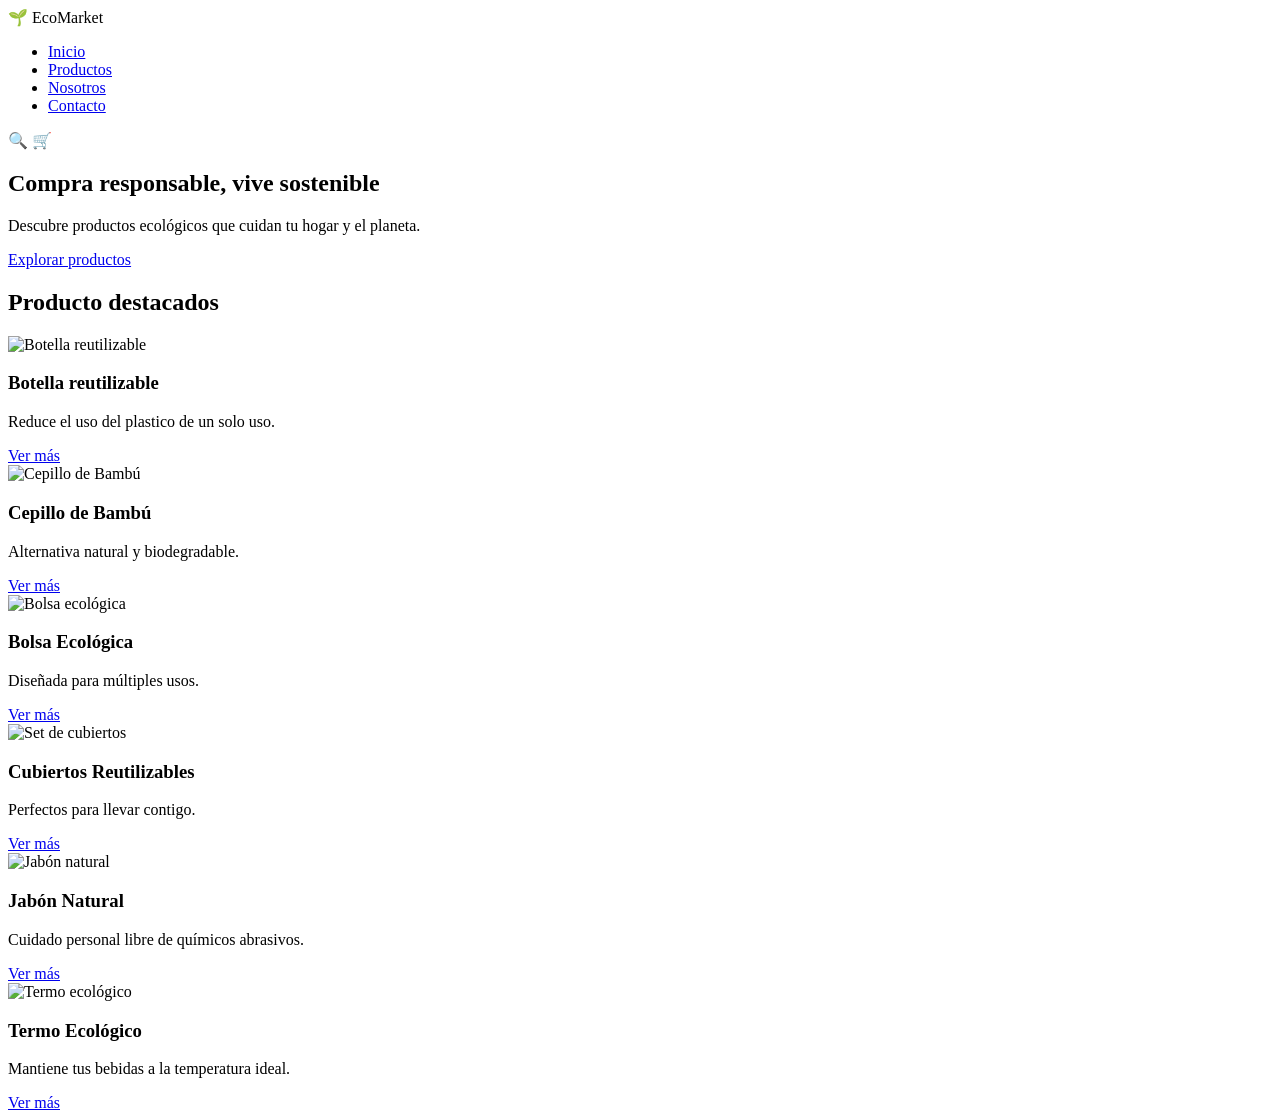
==== index.html @ fba781d1 "feat: :construction_worker: Creacion de la pagina index Se agrego la nav, hero  y productos destacad" ====
<!DOCTYPE html>
<html lang="en">

<head>
    <meta charset="UTF-8">
    <meta name="viewport" content="width=device-width, initial-scale=1.0">
    <link rel="stylesheet" href="css/main.css">
    <title>EcoMarket</title>
</head>

<body>
    <header class="header">
        <div class="logo">🌱 EcoMarket</div>

        <nav>

            <ul class="nav-links">
                <li><a href="index.html">Inicio</a></li>
                <li><a href="views/productos.html">Productos</a></li>
                <li><a href="views/sobre-nosotros.html">Nosotros</a></li>
                <li><a href="views/contacto.html">Contacto</a></li>
            </ul>

        </nav>

        <div class="header-icons">

            <span>🔍</span>
            <span>🛒</span>

        </div>
    </header>

    <section class="hero">

        <div class="hero-content">

            <h1>Compra responsable, vive sostenible</h1>
            <p>Descubre productos ecológicos que cuidan tu hogar y el planeta.</p>
            <a href="views/productos.html" class="btn">Explorar productos</a>

        </div>

    </section>

    <section class="featured-products">

        <h2>Producto destacados</h2>

        <div class="products-grid">

            <article class="product-card">

                <img src="#1" alt="Botella reutilizable">
                <h3>Botella reutilizable</h3>
                <p>Reduce el uso del plastico de un solo uso.</p>
                <a href="#" class="btn-card">Ver más</a>

            </article>

            <article class="product-card">

                <img src="#2" alt="Cepillo de Bambú">
                <h3>Cepillo de Bambú</h3>
                <p>Alternativa natural y biodegradable.</p>
                <a href="#" class="btn-card">Ver más</a>

            </article>

            <article class="product-card">
                <img src="#3" alt="Bolsa ecológica">
                <h3>Bolsa Ecológica</h3>
                <p>Diseñada para múltiples usos.</p>
                <a href="#" class="btn-card">Ver más</a>
            </article>

            <article class="product-card">
                <img src="#4" alt="Set de cubiertos">
                <h3>Cubiertos Reutilizables</h3>
                <p>Perfectos para llevar contigo.</p>
                <a href="#" class="btn-card">Ver más</a>
            </article>

            <article class="product-card">
                <img src="#5" alt="Jabón natural">
                <h3>Jabón Natural</h3>
                <p>Cuidado personal libre de químicos abrasivos.</p>
                <a href="#" class="btn-card">Ver más</a>
            </article>

            <article class="product-card">
                <img src="#6" alt="Termo ecológico">
                <h3>Termo Ecológico</h3>
                <p>Mantiene tus bebidas a la temperatura ideal.</p>
                <a href="#" class="btn-card">Ver más</a>
            </article>

        </div>

    </section>

</body>

</html>
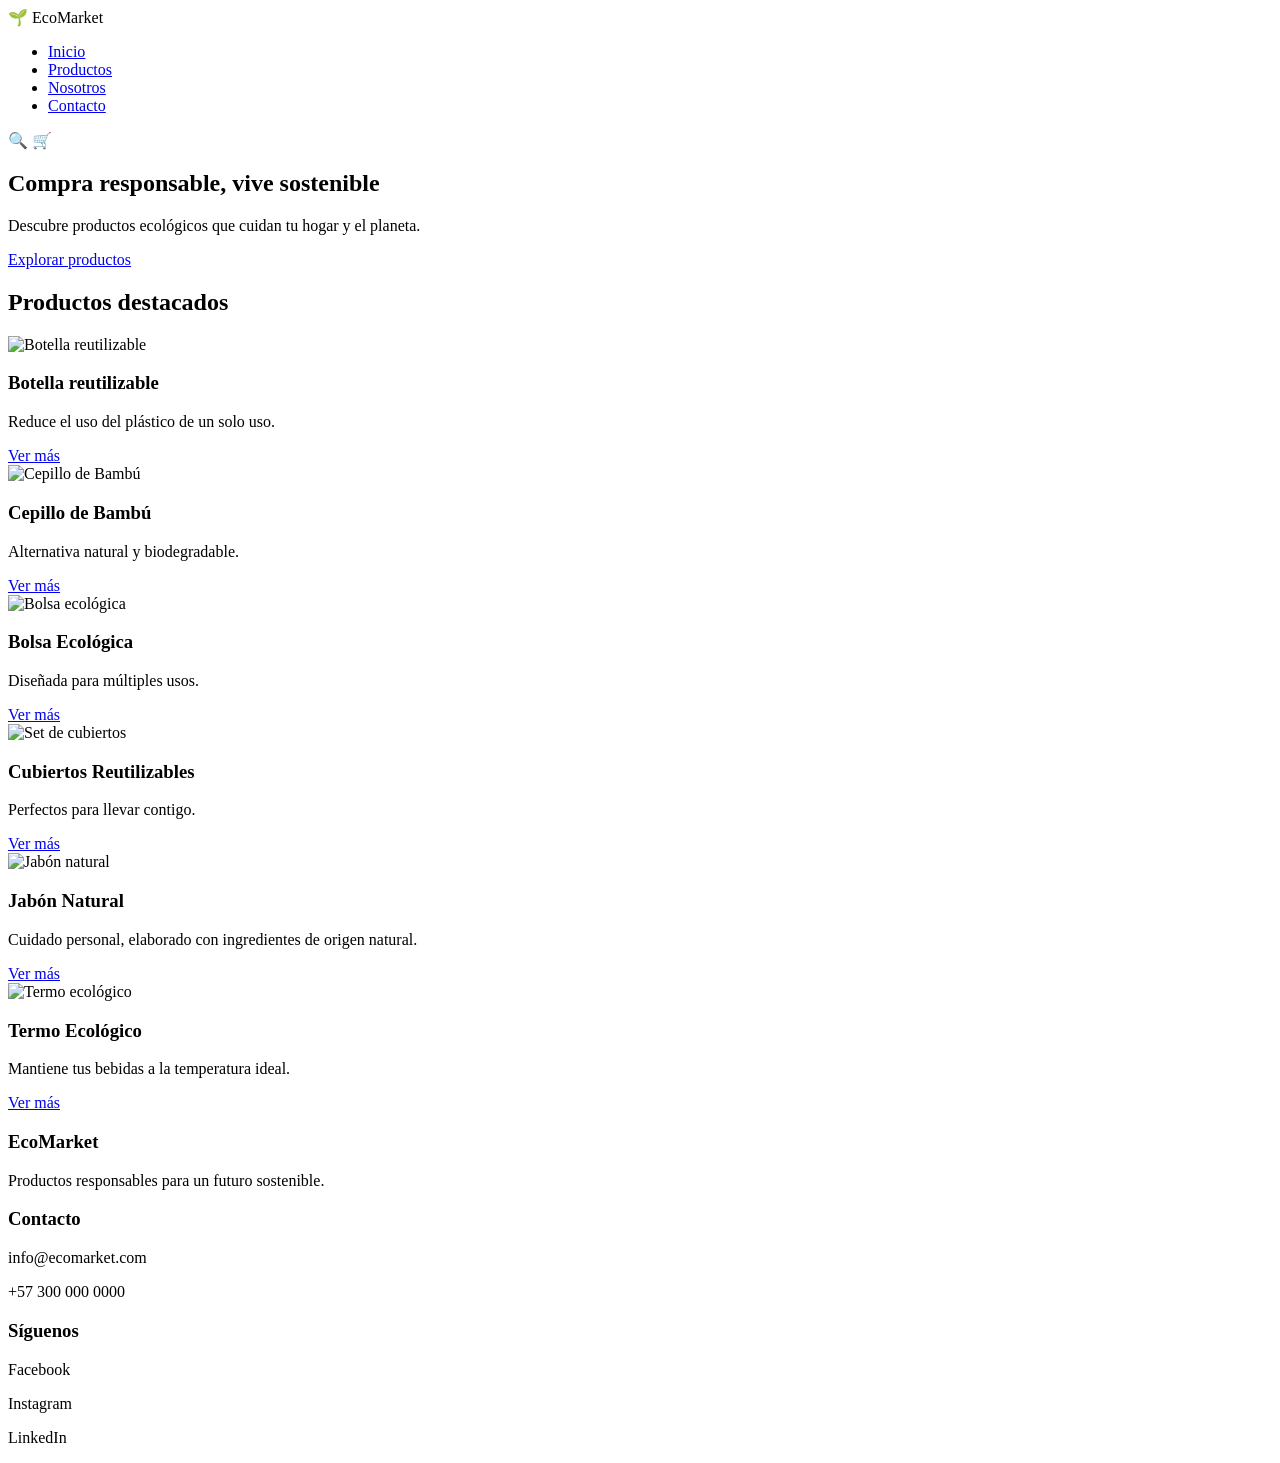
==== commit dbc95d07: "feat: :construction: Creacion footer Se agrego el footer al index, contecto, descripcion, redes soci" ====
--- a/index.html
+++ b/index.html
@@ -1,5 +1,5 @@
 <!DOCTYPE html>
-<html lang="en">
+<html lang="es">
 
 <head>
     <meta charset="UTF-8">
@@ -45,7 +45,7 @@
 
     <section class="featured-products">
 
-        <h2>Producto destacados</h2>
+        <h2>Productos destacados</h2>
 
         <div class="products-grid">
 
@@ -53,7 +53,7 @@
 
                 <img src="#1" alt="Botella reutilizable">
                 <h3>Botella reutilizable</h3>
-                <p>Reduce el uso del plastico de un solo uso.</p>
+                <p>Reduce el uso del plástico de un solo uso.</p>
                 <a href="#" class="btn-card">Ver más</a>
 
             </article>
@@ -84,7 +84,7 @@
             <article class="product-card">
                 <img src="#5" alt="Jabón natural">
                 <h3>Jabón Natural</h3>
-                <p>Cuidado personal libre de químicos abrasivos.</p>
+                <p>Cuidado personal, elaborado con ingredientes de origen natural.</p>
                 <a href="#" class="btn-card">Ver más</a>
             </article>
 
@@ -99,6 +99,28 @@
 
     </section>
 
+    <footer class="footer">
+
+        <div>
+            <h3>EcoMarket</h3>
+            <p>Productos responsables para un futuro sostenible.</p>
+        </div>
+
+        <div>
+            <h3>Contacto</h3>
+            <p>info@ecomarket.com</p>
+            <p>+57 300 000 0000</p>
+        </div>
+
+        <div>
+            <h3>Síguenos</h3>
+            <p>Facebook</p>
+            <p>Instagram</p>
+            <p>LinkedIn</p>
+        </div>
+
+    </footer>
+
 </body>
 
 </html>
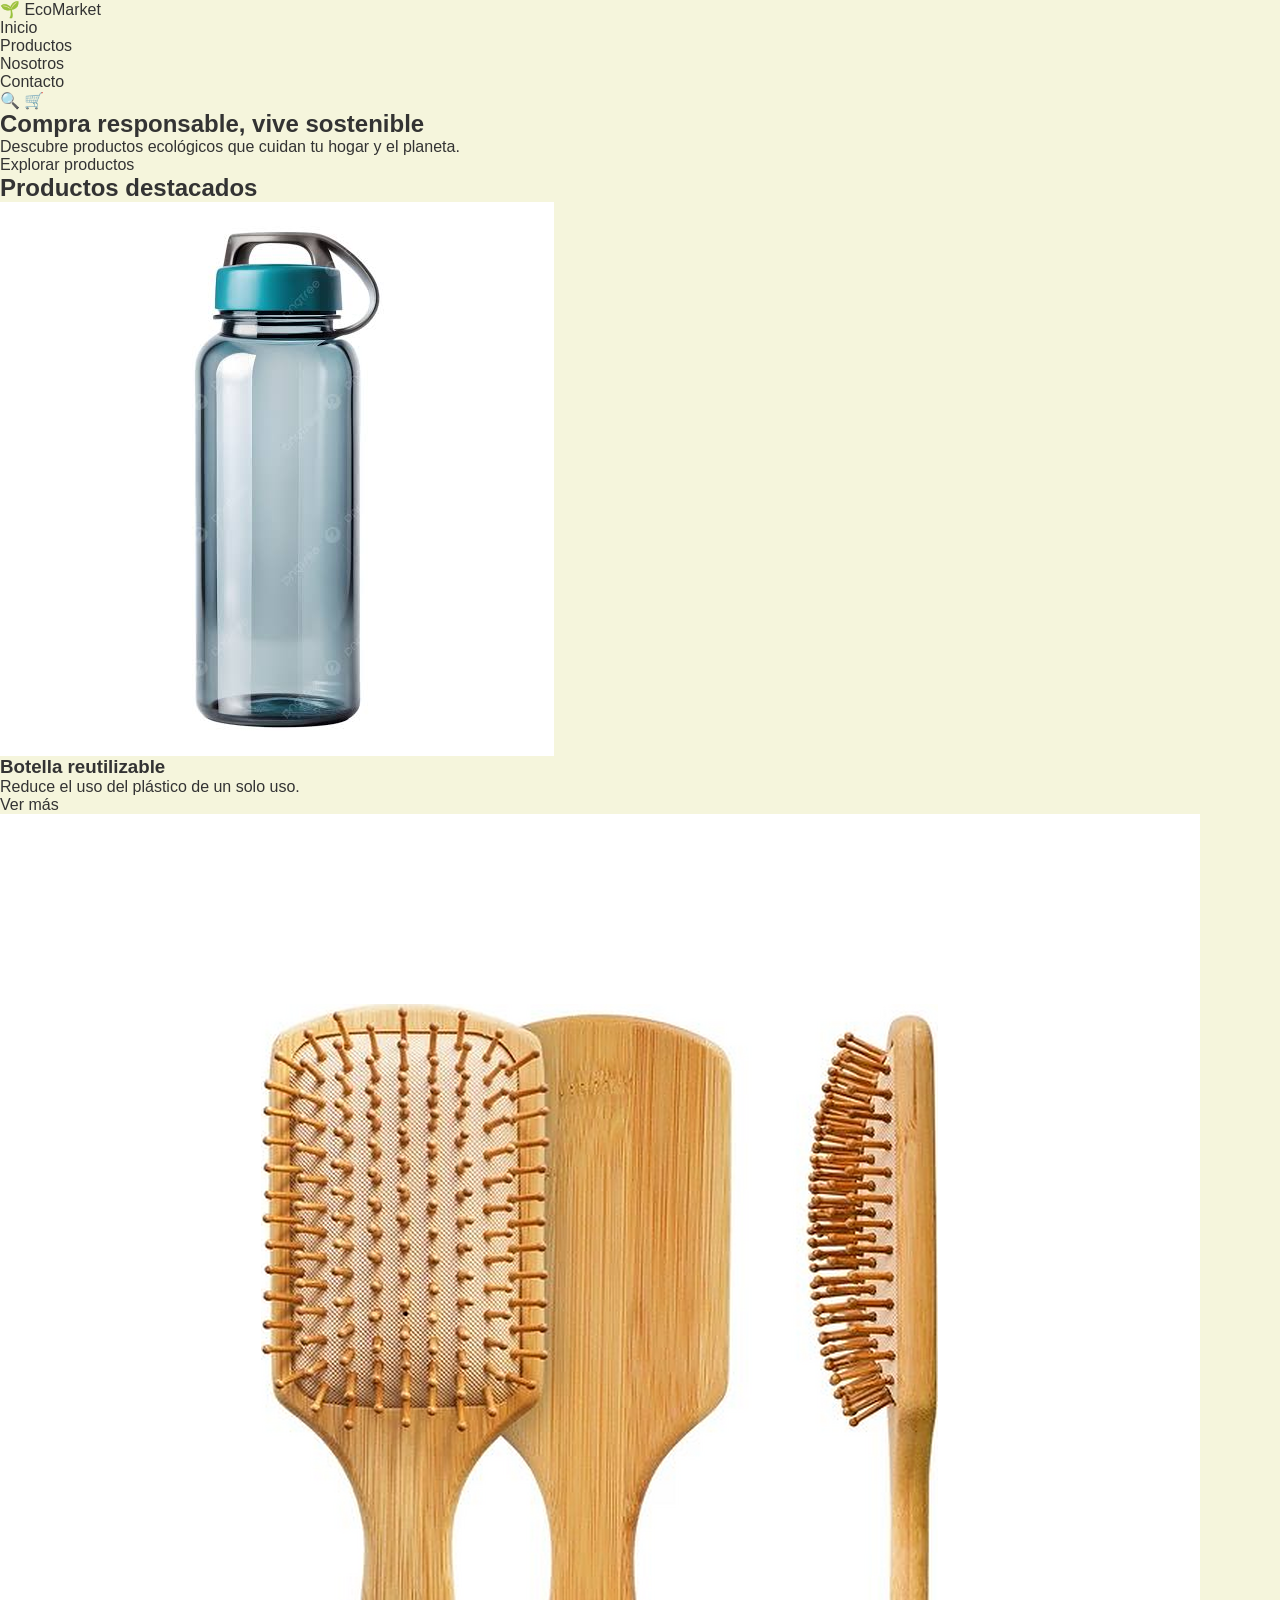
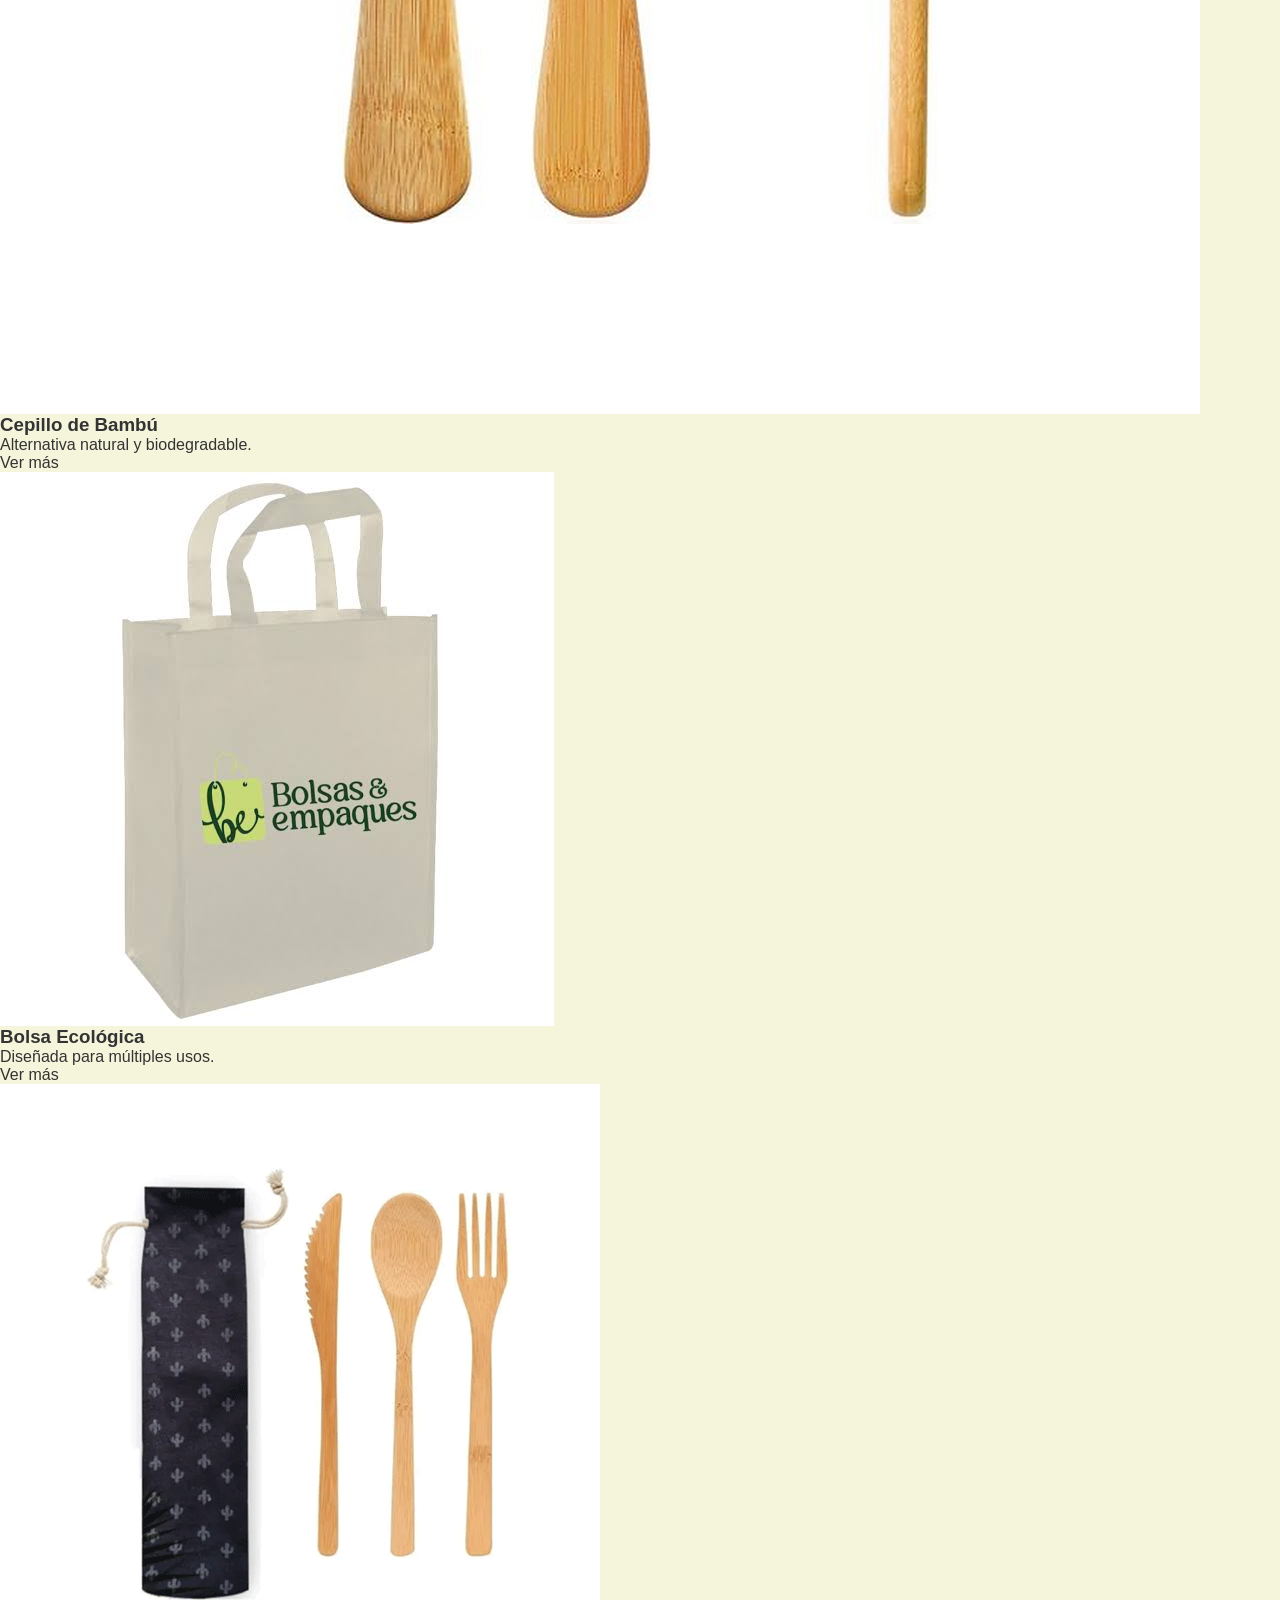
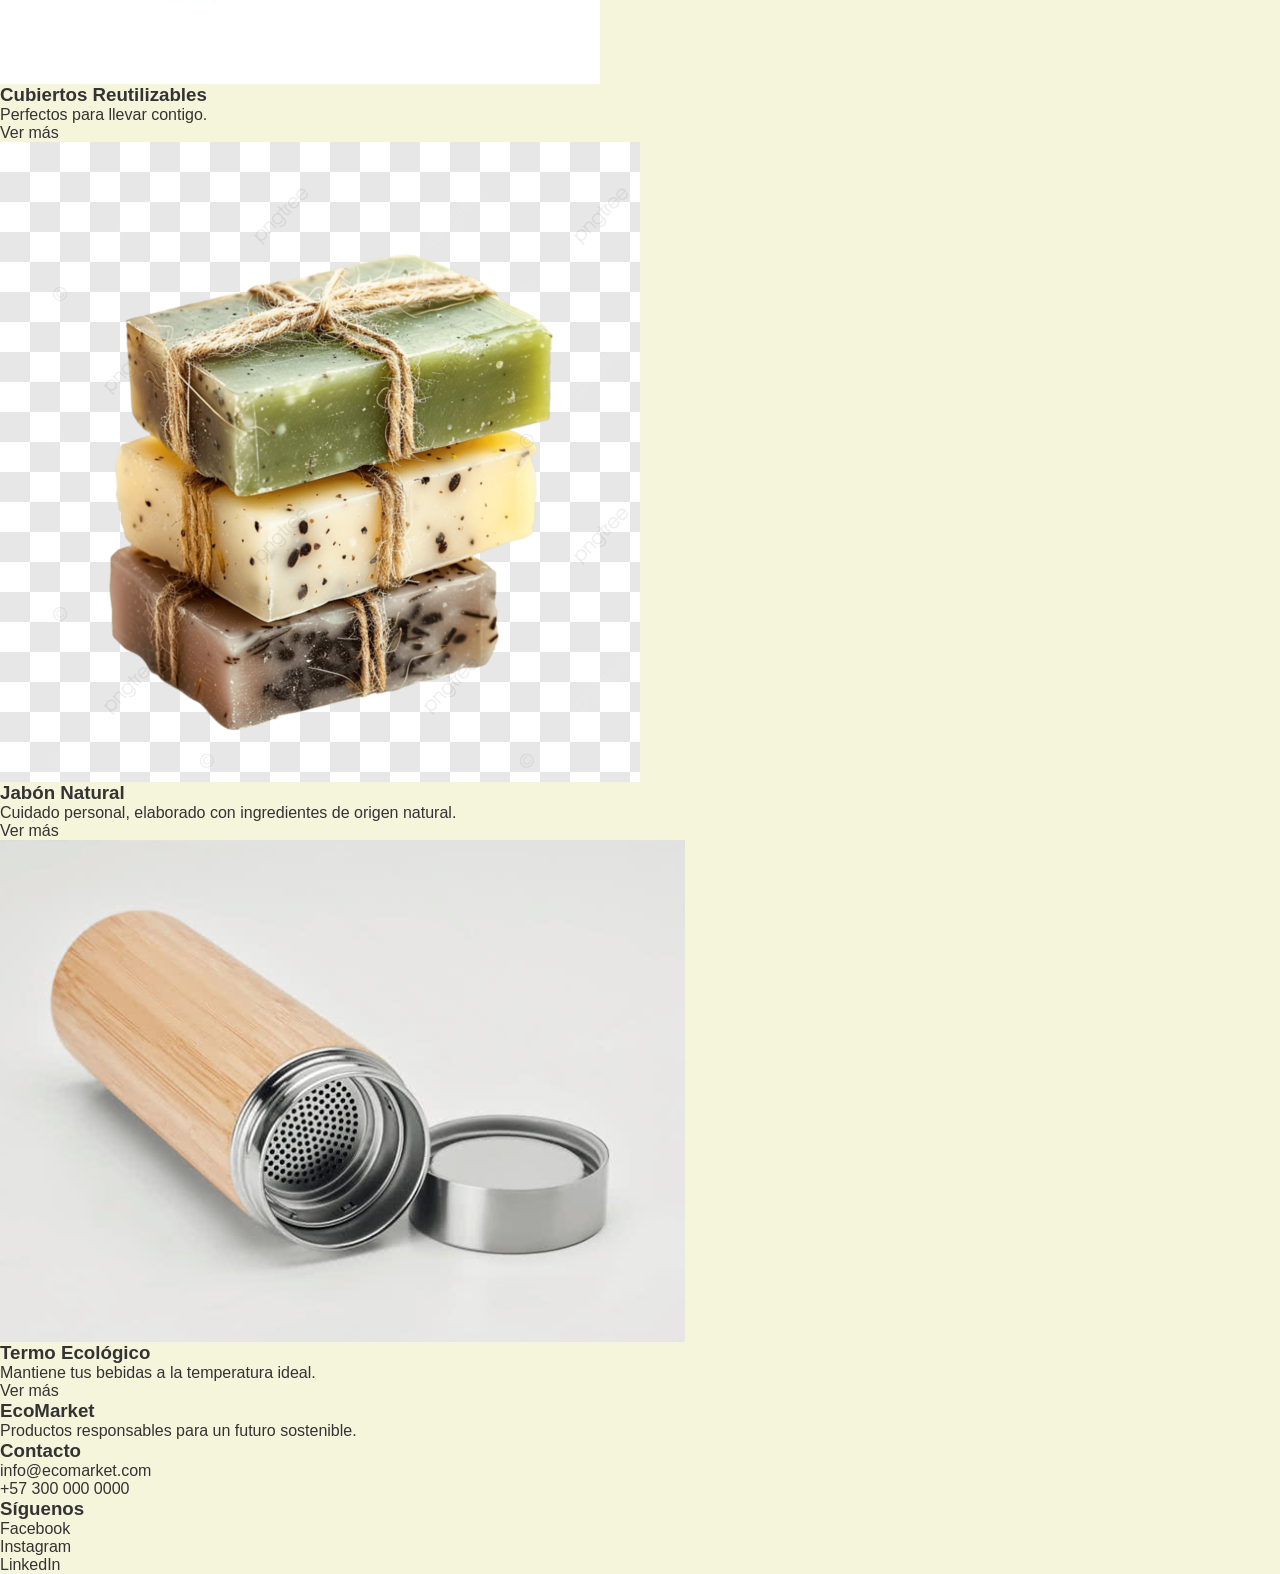
==== commit a645642b: "feat: :construction: Se agrego CSS basico e imagenes Se agregaron las imagenes de los productos y el" ====
--- a/index.html
+++ b/index.html
@@ -51,7 +51,7 @@
 
             <article class="product-card">
 
-                <img src="#1" alt="Botella reutilizable">
+                <img src="img/products/botella_reutilizable.jpg" alt="Botella reutilizable">
                 <h3>Botella reutilizable</h3>
                 <p>Reduce el uso del plástico de un solo uso.</p>
                 <a href="#" class="btn-card">Ver más</a>
@@ -60,7 +60,7 @@
 
             <article class="product-card">
 
-                <img src="#2" alt="Cepillo de Bambú">
+                <img src="img/products/cepillo_de_bambu.png" alt="Cepillo de Bambú">
                 <h3>Cepillo de Bambú</h3>
                 <p>Alternativa natural y biodegradable.</p>
                 <a href="#" class="btn-card">Ver más</a>
@@ -68,28 +68,28 @@
             </article>
 
             <article class="product-card">
-                <img src="#3" alt="Bolsa ecológica">
+                <img src="img/products/bolsa_ecologica.jpg" alt="Bolsa ecológica">
                 <h3>Bolsa Ecológica</h3>
                 <p>Diseñada para múltiples usos.</p>
                 <a href="#" class="btn-card">Ver más</a>
             </article>
 
             <article class="product-card">
-                <img src="#4" alt="Set de cubiertos">
+                <img src="img/products/set_de_cubiertos.png" alt="Set de cubiertos">
                 <h3>Cubiertos Reutilizables</h3>
                 <p>Perfectos para llevar contigo.</p>
                 <a href="#" class="btn-card">Ver más</a>
             </article>
 
             <article class="product-card">
-                <img src="#5" alt="Jabón natural">
+                <img src="img/products/jabon_natural.png" alt="Jabón natural">
                 <h3>Jabón Natural</h3>
                 <p>Cuidado personal, elaborado con ingredientes de origen natural.</p>
                 <a href="#" class="btn-card">Ver más</a>
             </article>
 
             <article class="product-card">
-                <img src="#6" alt="Termo ecológico">
+                <img src="img/products/termo_ecologico.png" alt="Termo ecológico">
                 <h3>Termo Ecológico</h3>
                 <p>Mantiene tus bebidas a la temperatura ideal.</p>
                 <a href="#" class="btn-card">Ver más</a>
--- a/css/main.css
+++ b/css/main.css
@@ -0,0 +1,33 @@
+*{
+    margin: 0;
+    padding: 0;
+    box-sizing: border-box;
+}
+
+:root{
+    --green-primary: #2ecc71;
+    --green-secondary: #27ae60;
+    --beige: #f5f5dc;
+    --white: #ffffff;
+    --dark: #333333;
+}
+
+body{
+    font-family: Arial, Helvetica, sans-serif;
+    background-color: var(--beige);
+    color: var(--dark);
+}
+
+img{
+    max-width: 100%;
+    display: block;
+}
+
+ul{
+    list-style: none;
+}
+
+a{
+    text-decoration: none;
+    color: inherit;
+}
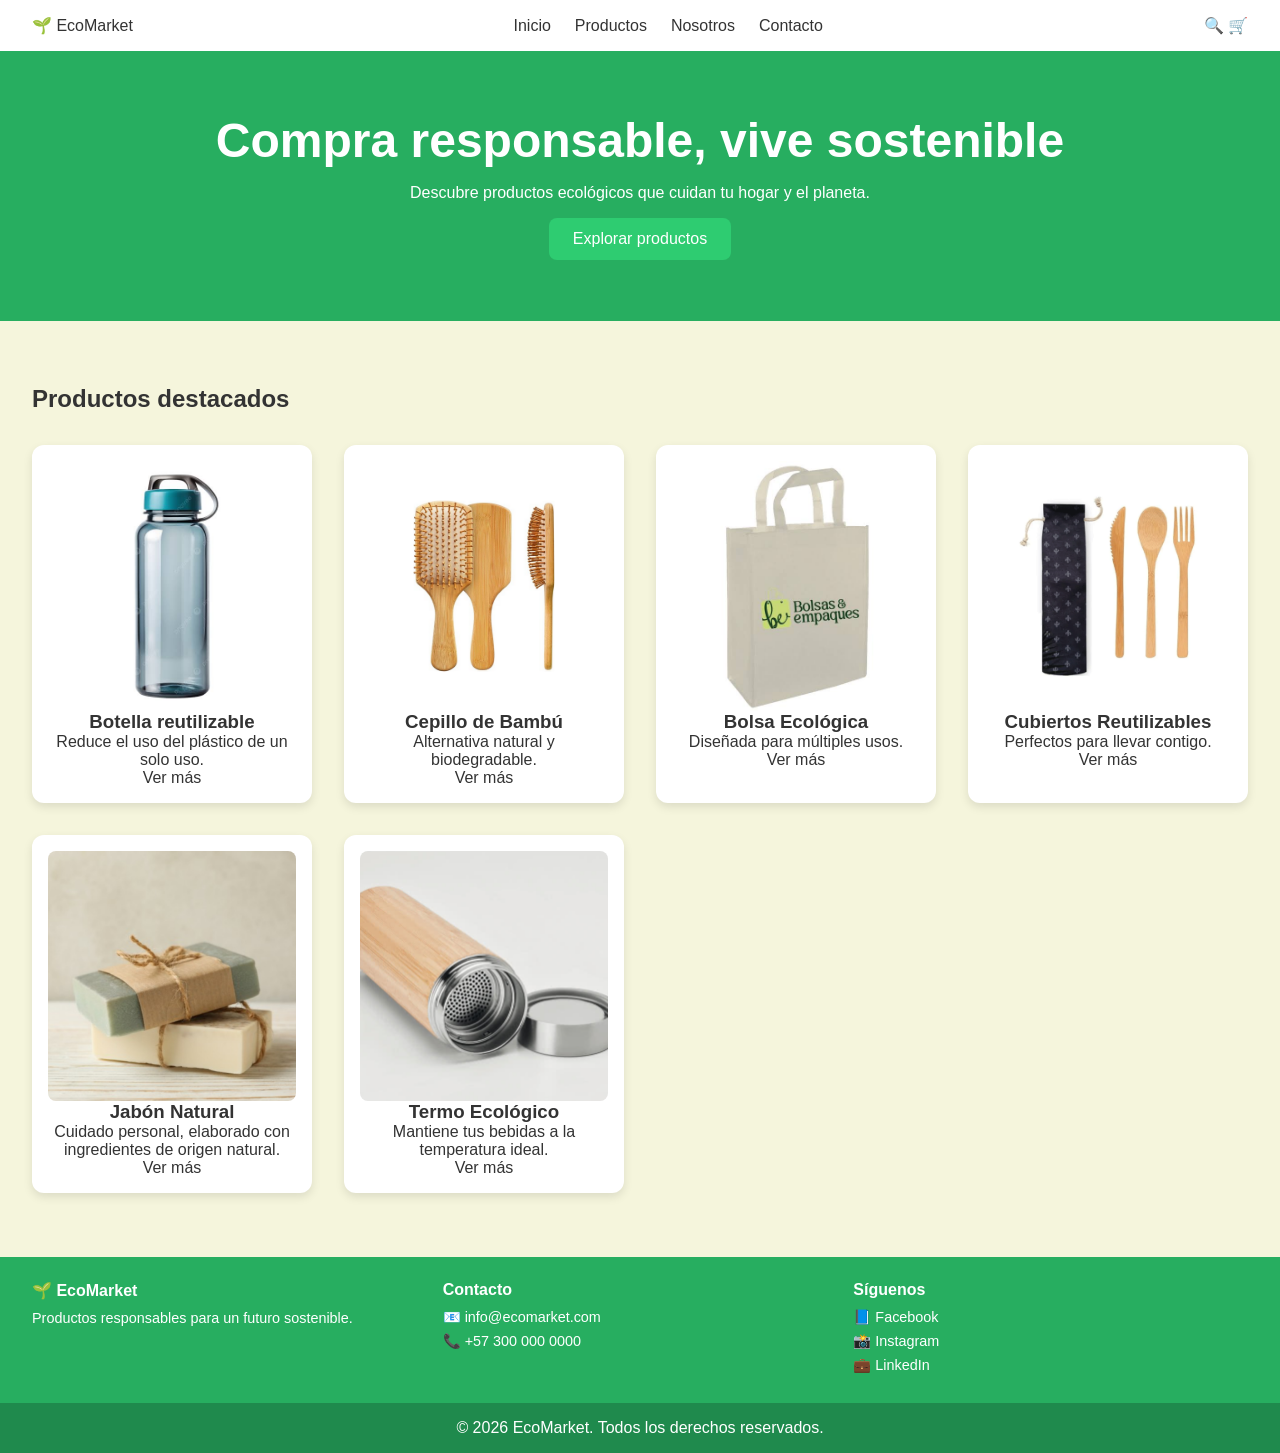
==== commit 9ecd277f: "style: :lipstick: Se mejoro esctructura de footer Se mejoro la visibilidad del footer" ====
--- a/index.html
+++ b/index.html
@@ -102,25 +102,29 @@
     <footer class="footer">
 
         <div>
-            <h3>EcoMarket</h3>
+            <h3>🌱 EcoMarket</h3>
             <p>Productos responsables para un futuro sostenible.</p>
         </div>
 
         <div>
             <h3>Contacto</h3>
-            <p>info@ecomarket.com</p>
-            <p>+57 300 000 0000</p>
+            <p>📧 info@ecomarket.com</p>
+            <p>📞 +57 300 000 0000</p>
         </div>
 
         <div>
             <h3>Síguenos</h3>
-            <p>Facebook</p>
-            <p>Instagram</p>
-            <p>LinkedIn</p>
+            <p>📘 Facebook</p>
+            <p>📸 Instagram</p>
+            <p>💼 LinkedIn</p>
         </div>
 
     </footer>
 
+    <div class="footer-copy">
+        <p>© 2026 EcoMarket. Todos los derechos reservados.</p>
+    </div>
+
 </body>
 
 </html>
--- a/css/main.css
+++ b/css/main.css
@@ -12,10 +12,56 @@
     --dark: #333333;
 }
 
+.header{
+    display:flex;
+    justify-content:space-between;
+    align-items:center;
+    padding:1rem 2rem;
+    background-color: var(--white);
+}
+
 body{
     font-family: Arial, Helvetica, sans-serif;
     background-color: var(--beige);
     color: var(--dark);
+}
+
+.header{
+    display:flex;
+    justify-content:space-between;
+    align-items:center;
+    padding:1rem 2rem;
+    background-color: var(--white);
+}
+
+.nav-links{
+    display:flex;
+    gap:1.5rem;
+}
+
+.hero{
+    min-height:30vh;
+    display:flex;
+    justify-content:center;
+    align-items:center;
+    text-align:center;
+    background-color: var(--green-secondary);
+    color: var(--white);
+    padding:2rem;
+}
+
+.hero-content h1{
+    font-size:3rem;
+    margin-bottom:1rem;
+}
+
+.btn{
+    display:inline-block;
+    margin-top:1rem;
+    padding:12px 24px;
+    background-color: var(--green-primary);
+    color:white;
+    border-radius:8px;
 }
 
 img{
@@ -30,4 +76,83 @@
 a{
     text-decoration: none;
     color: inherit;
+}
+
+/*********************************************
+*************PRODUCTOS***********************/
+
+.featured-products{
+    padding:4rem 2rem;
+}
+
+.products-grid{
+    margin-top:2rem;
+    display:grid;
+    grid-template-columns:repeat(auto-fit,minmax(250px,1fr));
+    gap:2rem;
+}
+
+.product-card{
+    background-color:var(--white);
+    border-radius:12px;
+    padding:1rem;
+    text-align:center;
+    box-shadow:0 4px 10px rgba(0,0,0,.1);
+}
+
+.product-card img{
+    width:100%;
+    height:250px;
+    object-fit:cover;
+    border-radius:8px;
+}
+
+.product-card{
+    transition:.3s;
+}
+
+.product-card:hover{
+    transform:translateY(-10px);
+    box-shadow:0 12px 20px rgba(0,0,0,.2);
+}
+
+.footer{
+    background-color: var(--green-secondary);
+    color: var(--white);
+    padding: 1.5rem 2rem;
+    display: flex;
+    justify-content: space-between;
+    flex-wrap: wrap;
+    gap: 1rem;
+}
+
+.footer div{
+    flex: 1;
+    min-width: 110px;
+}
+
+.footer h3{
+    margin-bottom: .5rem;
+    font-size: 1rem;
+}
+
+.footer p{
+    margin-bottom: .25rem;
+    font-size: .9rem;
+    line-height: 1.4;
+}
+
+.footer a{
+    transition: .3s;
+}
+
+.footer a:hover{
+    color: var(--beige);
+}
+
+.footer-copy{
+    background-color: #1f8a4d;
+    color: white;
+    text-align: center;
+    padding: 1rem;
 }
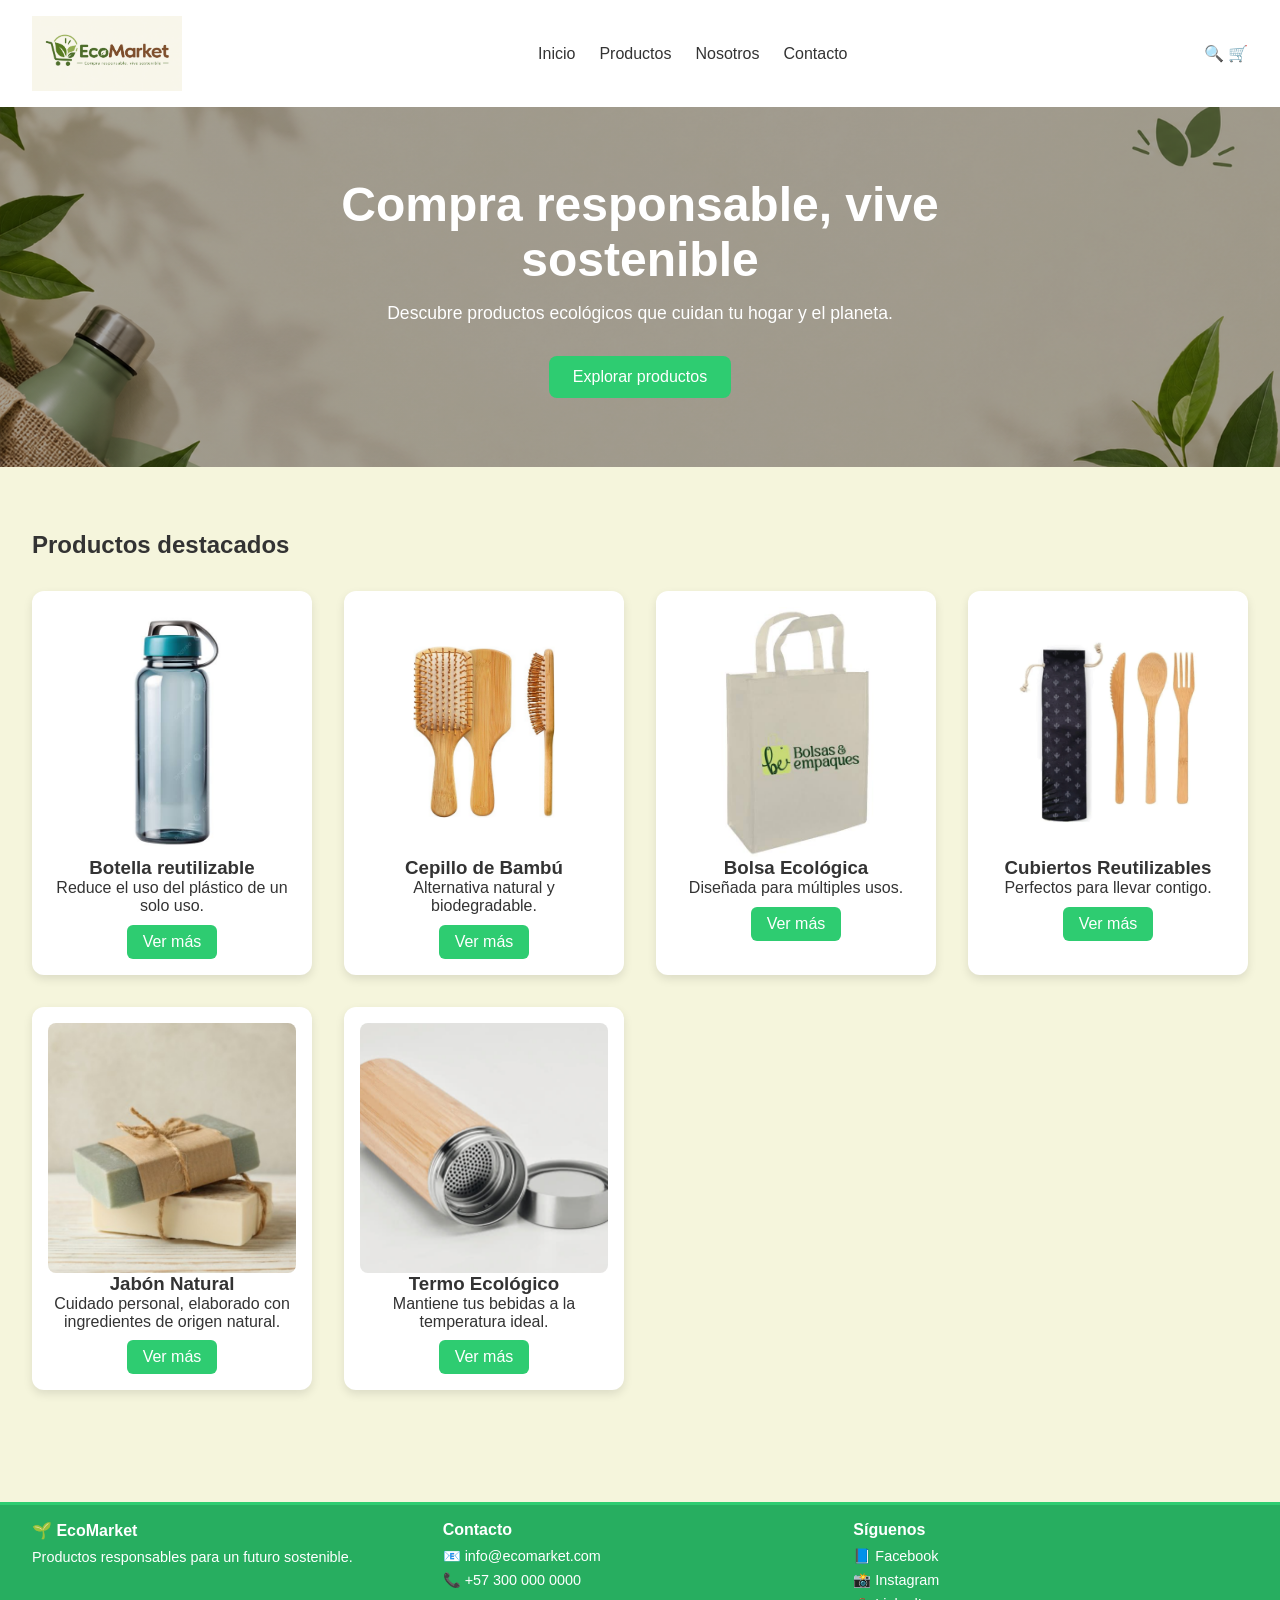
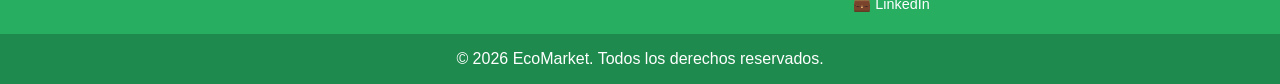
==== commit f3f27e11: "feat: :art: Se agregaron funcionalidades al CSS Se agrego logo, y se le dio style a los nav, los lin" ====
--- a/index.html
+++ b/index.html
@@ -10,8 +10,9 @@
 
 <body>
     <header class="header">
-        <div class="logo">🌱 EcoMarket</div>
-
+        <a href="index.html" class="logo">
+            <img src="img/icons/logo.png" alt="Logo EcoMarket">
+        </a>
         <nav>
 
             <ul class="nav-links">
--- a/css/main.css
+++ b/css/main.css
@@ -20,6 +20,17 @@
     background-color: var(--white);
 }
 
+.logo{
+    display: flex;
+    align-items: center;
+    gap: .5rem;
+}
+
+.logo img{
+    width: 150px;
+    height: auto;
+}
+
 body{
     font-family: Arial, Helvetica, sans-serif;
     background-color: var(--beige);
@@ -39,20 +50,51 @@
     gap:1.5rem;
 }
 
+.nav-links a{
+    transition: .3s;
+}
+
+.nav-links a:hover{
+    color: var(--green-primary);
+}
+
+
 .hero{
-    min-height:30vh;
-    display:flex;
-    justify-content:center;
-    align-items:center;
-    text-align:center;
-    background-color: var(--green-secondary);
+    min-height: 40vh;
+    display: flex;
+    justify-content: center;
+    align-items: center;
+    text-align: center;
     color: var(--white);
-    padding:2rem;
-}
+    background-image:linear-gradient(
+            rgba(0,0,0,0.35),
+            rgba(0,0,0,0.35)
+        ), url("../img/hero/fondo.png");
+    background-size: cover;
+    background-position: center;
+    background-repeat: no-repeat;
+    padding: 2rem;
+}
+
 
 .hero-content h1{
     font-size:3rem;
     margin-bottom:1rem;
+
+}
+
+.hero-content{
+    max-width: 700px;
+}
+
+.hero-content h1{
+    font-size: 3rem;
+    margin-bottom: 1rem;
+}
+
+.hero-content p{
+    font-size: 1.1rem;
+    margin-bottom: 1rem;
 }
 
 .btn{
@@ -64,6 +106,15 @@
     border-radius:8px;
 }
 
+.btn-card{
+    display:inline-block;
+    margin-top:.6rem;
+    padding:.5rem 1rem;
+    background-color:var(--green-primary);
+    color:white;
+    border-radius:6px;
+}
+
 img{
     max-width: 100%;
     display: block;
@@ -119,11 +170,13 @@
 .footer{
     background-color: var(--green-secondary);
     color: var(--white);
-    padding: 1.5rem 2rem;
+    border-top: 3px solid var(--green-primary);
+    padding: 1rem 2rem;
     display: flex;
     justify-content: space-between;
     flex-wrap: wrap;
     gap: 1rem;
+    margin-top: 3rem;
 }
 
 .footer div{
@@ -132,7 +185,7 @@
 }
 
 .footer h3{
-    margin-bottom: .5rem;
+    margin-bottom: .4rem;
     font-size: 1rem;
 }
 
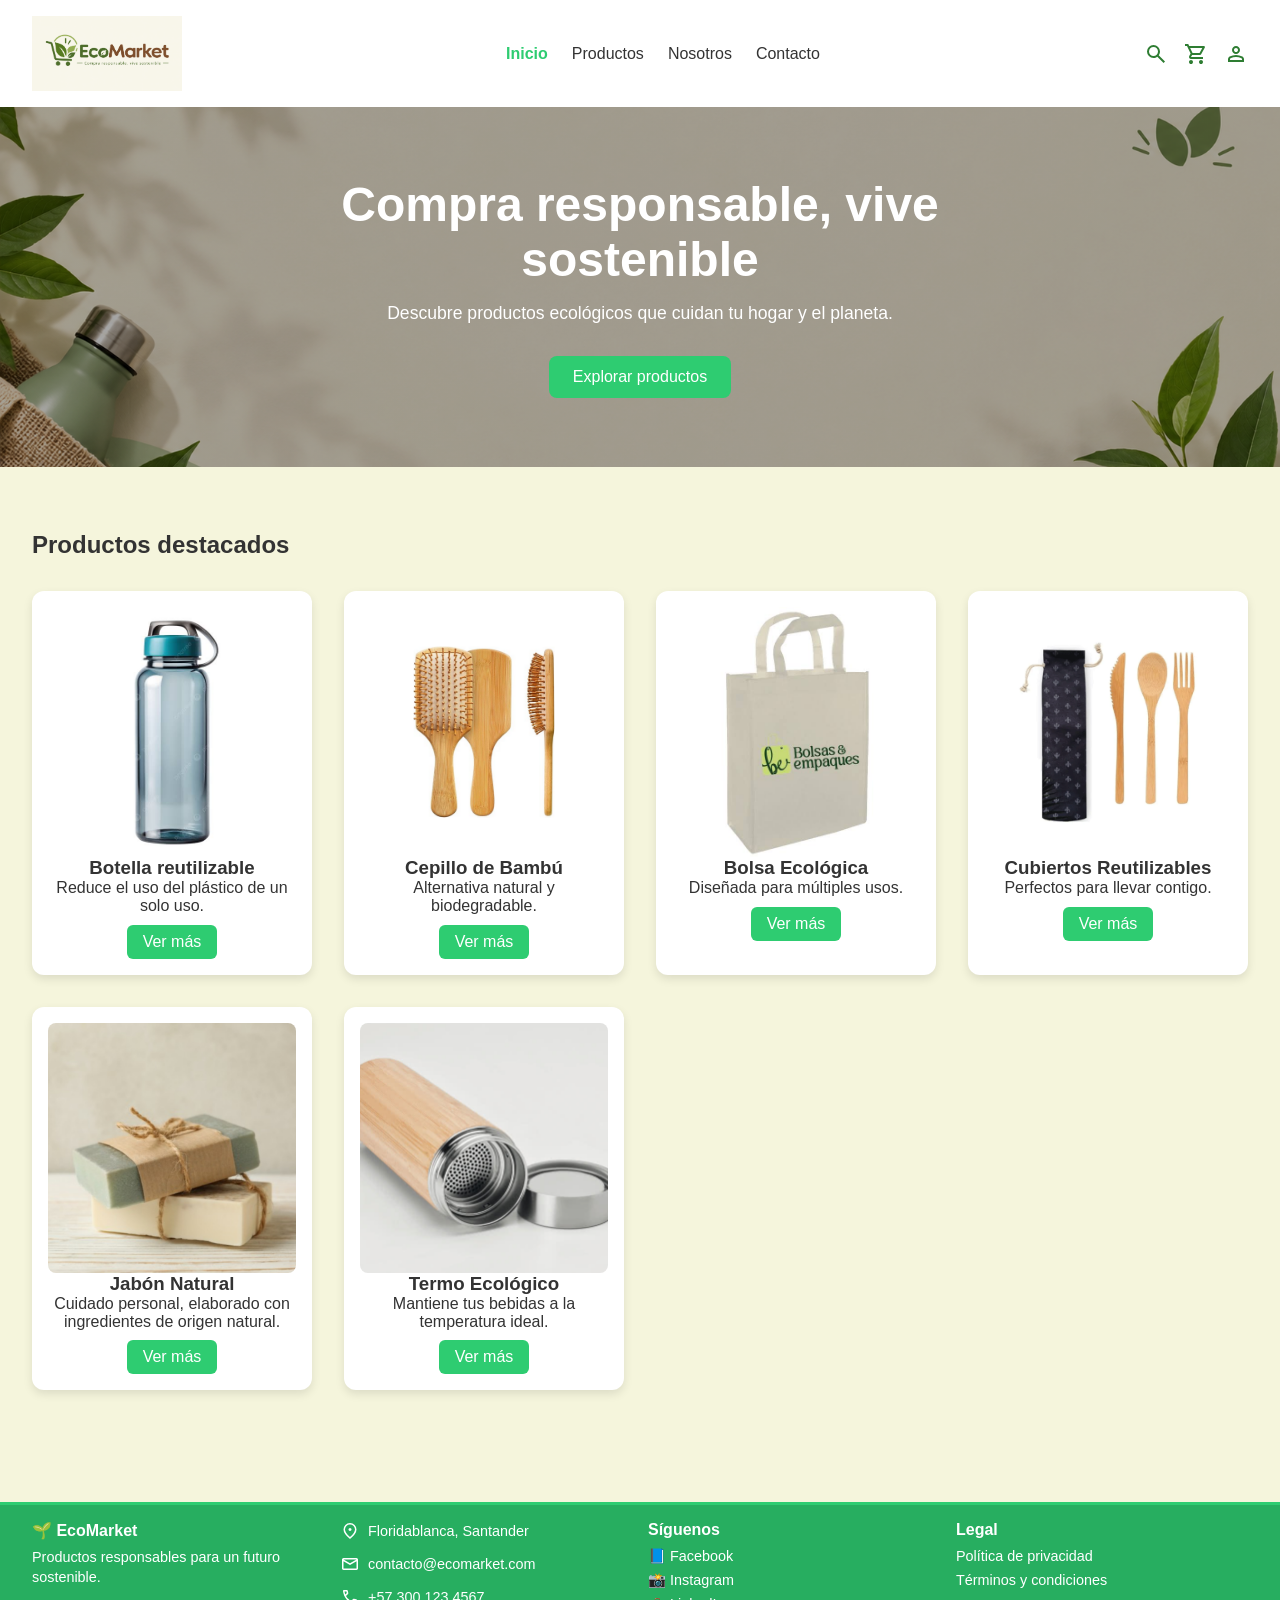
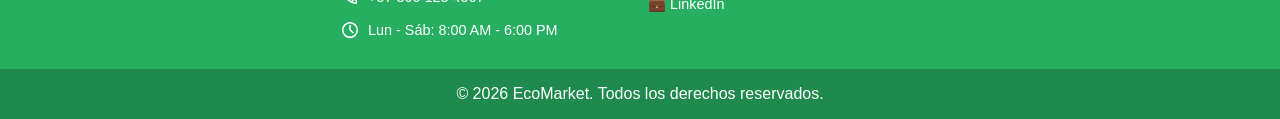
==== commit 00c9ee94: "style: :lipstick: Se agregaron iconos a index, y productos Se agregaron iconos, ademas de responsive" ====
--- a/index.html
+++ b/index.html
@@ -5,7 +5,11 @@
     <meta charset="UTF-8">
     <meta name="viewport" content="width=device-width, initial-scale=1.0">
     <link rel="stylesheet" href="css/main.css">
-    <title>EcoMarket</title>
+    <link rel="stylesheet" href="css/animations.css">
+    <link rel="stylesheet" href="css/components.css">
+    <link rel="stylesheet" href="css/layout.css">
+    <link rel="icon" type="image/png" href="img/icons/logo.png">
+    <title>Inicio | EcoMarket</title>
 </head>
 
 <body>
@@ -16,7 +20,7 @@
         <nav>
 
             <ul class="nav-links">
-                <li><a href="index.html">Inicio</a></li>
+                <li><a href="index.html" class="active-link">Inicio</a></li>
                 <li><a href="views/productos.html">Productos</a></li>
                 <li><a href="views/sobre-nosotros.html">Nosotros</a></li>
                 <li><a href="views/contacto.html">Contacto</a></li>
@@ -26,8 +30,17 @@
 
         <div class="header-icons">
 
-            <span>🔍</span>
-            <span>🛒</span>
+            <a href="#" class="nav-icon">
+                <img src="img/icons/lupa.svg" alt="Buscar">
+            </a>
+
+            <a href="#" class="nav-icon">
+                <img src="img/icons/carrito.svg" alt="Carrito">
+            </a>
+
+            <a href="#" class="nav-icon">
+                <img src="img/icons/user.svg" alt="Usuario">
+            </a>
 
         </div>
     </header>
@@ -107,10 +120,26 @@
             <p>Productos responsables para un futuro sostenible.</p>
         </div>
 
-        <div>
-            <h3>Contacto</h3>
-            <p>📧 info@ecomarket.com</p>
-            <p>📞 +57 300 000 0000</p>
+        <div class="footer-info">
+            <p>
+                <img src="img/icons/location.svg" alt="Ubicación">
+                Floridablanca, Santander
+            </p>
+
+            <p>
+                <img src="img/icons/email.svg" alt="Correo">
+                contacto@ecomarket.com
+            </p>
+
+            <p>
+                <img src="img/icons/call.svg" alt="Teléfono">
+                +57 300 123 4567
+            </p>
+
+            <p>
+                <img src="img/icons/horario.svg" alt="Horario">
+                Lun - Sáb: 8:00 AM - 6:00 PM
+            </p>
         </div>
 
         <div>
@@ -118,6 +147,12 @@
             <p>📘 Facebook</p>
             <p>📸 Instagram</p>
             <p>💼 LinkedIn</p>
+        </div>
+
+        <div>
+            <h3>Legal</h3>
+            <p>Política de privacidad</p>
+            <p>Términos y condiciones</p>
         </div>
 
     </footer>
--- a/css/main.css
+++ b/css/main.css
@@ -1,10 +1,10 @@
-*{
+* {
     margin: 0;
     padding: 0;
     box-sizing: border-box;
 }
 
-:root{
+:root {
     --green-primary: #2ecc71;
     --green-secondary: #27ae60;
     --beige: #f5f5dc;
@@ -12,200 +12,22 @@
     --dark: #333333;
 }
 
-.header{
-    display:flex;
-    justify-content:space-between;
-    align-items:center;
-    padding:1rem 2rem;
-    background-color: var(--white);
-}
-
-.logo{
-    display: flex;
-    align-items: center;
-    gap: .5rem;
-}
-
-.logo img{
-    width: 150px;
-    height: auto;
-}
-
-body{
+body {
     font-family: Arial, Helvetica, sans-serif;
     background-color: var(--beige);
     color: var(--dark);
 }
 
-.header{
-    display:flex;
-    justify-content:space-between;
-    align-items:center;
-    padding:1rem 2rem;
-    background-color: var(--white);
-}
-
-.nav-links{
-    display:flex;
-    gap:1.5rem;
-}
-
-.nav-links a{
-    transition: .3s;
-}
-
-.nav-links a:hover{
-    color: var(--green-primary);
-}
-
-
-.hero{
-    min-height: 40vh;
-    display: flex;
-    justify-content: center;
-    align-items: center;
-    text-align: center;
-    color: var(--white);
-    background-image:linear-gradient(
-            rgba(0,0,0,0.35),
-            rgba(0,0,0,0.35)
-        ), url("../img/hero/fondo.png");
-    background-size: cover;
-    background-position: center;
-    background-repeat: no-repeat;
-    padding: 2rem;
-}
-
-
-.hero-content h1{
-    font-size:3rem;
-    margin-bottom:1rem;
-
-}
-
-.hero-content{
-    max-width: 700px;
-}
-
-.hero-content h1{
-    font-size: 3rem;
-    margin-bottom: 1rem;
-}
-
-.hero-content p{
-    font-size: 1.1rem;
-    margin-bottom: 1rem;
-}
-
-.btn{
-    display:inline-block;
-    margin-top:1rem;
-    padding:12px 24px;
-    background-color: var(--green-primary);
-    color:white;
-    border-radius:8px;
-}
-
-.btn-card{
-    display:inline-block;
-    margin-top:.6rem;
-    padding:.5rem 1rem;
-    background-color:var(--green-primary);
-    color:white;
-    border-radius:6px;
-}
-
-img{
+img {
     max-width: 100%;
     display: block;
 }
 
-ul{
+ul {
     list-style: none;
 }
 
-a{
+a {
     text-decoration: none;
     color: inherit;
-}
-
-/*********************************************
-*************PRODUCTOS***********************/
-
-.featured-products{
-    padding:4rem 2rem;
-}
-
-.products-grid{
-    margin-top:2rem;
-    display:grid;
-    grid-template-columns:repeat(auto-fit,minmax(250px,1fr));
-    gap:2rem;
-}
-
-.product-card{
-    background-color:var(--white);
-    border-radius:12px;
-    padding:1rem;
-    text-align:center;
-    box-shadow:0 4px 10px rgba(0,0,0,.1);
-}
-
-.product-card img{
-    width:100%;
-    height:250px;
-    object-fit:cover;
-    border-radius:8px;
-}
-
-.product-card{
-    transition:.3s;
-}
-
-.product-card:hover{
-    transform:translateY(-10px);
-    box-shadow:0 12px 20px rgba(0,0,0,.2);
-}
-
-.footer{
-    background-color: var(--green-secondary);
-    color: var(--white);
-    border-top: 3px solid var(--green-primary);
-    padding: 1rem 2rem;
-    display: flex;
-    justify-content: space-between;
-    flex-wrap: wrap;
-    gap: 1rem;
-    margin-top: 3rem;
-}
-
-.footer div{
-    flex: 1;
-    min-width: 110px;
-}
-
-.footer h3{
-    margin-bottom: .4rem;
-    font-size: 1rem;
-}
-
-.footer p{
-    margin-bottom: .25rem;
-    font-size: .9rem;
-    line-height: 1.4;
-}
-
-.footer a{
-    transition: .3s;
-}
-
-.footer a:hover{
-    color: var(--beige);
-}
-
-.footer-copy{
-    background-color: #1f8a4d;
-    color: white;
-    text-align: center;
-    padding: 1rem;
 }
--- a/css/animations.css
+++ b/css/animations.css
@@ -0,0 +1,85 @@
+.nav-links a{
+    transition: .3s;
+}
+
+.nav-links a:hover{
+    color: var(--green-primary);
+}
+
+.active-link{
+    color: var(--green-primary);
+    font-weight: bold;
+}
+
+.footer a{
+    transition: .3s;
+}
+
+.footer a:hover{
+    color: var(--beige);
+}
+
+.product-card{
+    transition:.3s;
+}
+
+.product-card:hover{
+    transform:translateY(-10px);
+    box-shadow:0 12px 20px rgba(0,0,0,.2);
+}
+
+.catalog-card{
+    transition:.3s;
+}
+
+.catalog-card:hover{
+    transform:translateY(-10px);
+}
+
+.pagination a{
+    transition:.3s;
+}
+
+.favorite-btn:active{
+    color: red;
+}
+
+.sidebar label{
+    transition: .3s;
+}
+
+.sidebar label:hover{
+    background-color: rgba(46, 204, 113, .1);
+    color: var(--green-secondary);
+    padding-left: .8rem;
+}
+
+.testimonial-card{
+    transition:.3s;
+}
+
+.testimonial-card:hover{
+    transform:translateY(-10px);
+    box-shadow:0 12px 20px rgba(0,0,0,.15);
+}
+
+.testimonial-container{
+    display:flex;
+    gap:1.5rem;
+    overflow-x:auto;
+    scroll-snap-type:x mandatory;
+    padding-bottom:1rem;
+}
+
+.testimonial-card{
+    min-width:300px;
+    scroll-snap-align:center;
+}
+
+.social-links img{
+    transition:.3s;
+}
+
+.social-links img:hover{
+    transform:scale(1.15);
+}
--- a/css/components.css
+++ b/css/components.css
@@ -0,0 +1,350 @@
+.hero-content h1{
+    font-size: 3rem;
+    margin-bottom: 1rem;
+}
+
+.hero-content p{
+    font-size: 1.1rem;
+    margin-bottom: 1rem;
+}
+
+.btn{
+    display:inline-block;
+    margin-top:1rem;
+    padding:12px 24px;
+    background-color: var(--green-primary);
+    color:white;
+    border-radius:8px;
+}
+
+.btn-card{
+    display:inline-block;
+    margin-top:.6rem;
+    padding:.5rem 1rem;
+    background-color:var(--green-primary);
+    color:white;
+    border-radius:6px;
+}
+
+.header-icons{
+    display: flex;
+    align-items: center;
+    gap: 1rem;
+}
+
+.header-icons img{
+    width: 24px;
+    height: 24px;
+}
+
+/* PRODUCTOS */
+
+.product-card{
+    background-color:var(--white);
+    border-radius:12px;
+    padding:1rem;
+    text-align:center;
+    box-shadow:0 4px 10px rgba(0,0,0,.1);
+}
+
+.product-card img{
+    width:100%;
+    height:250px;
+    object-fit:cover;
+    border-radius:8px;
+}
+
+/* SIDEBAR */
+
+.sidebar{
+    background-color: var(--white);
+    padding: 1rem;
+    border-radius: 12px;
+    align-self: start;
+    box-shadow: 0 4px 10px rgba(0,0,0,.08);
+}
+
+.sidebar h2{
+    color: var(--green-secondary);
+    border-bottom: 2px solid var(--green-primary);
+    padding-bottom: .5rem;
+    margin-bottom: 1rem;
+}
+
+.sidebar h3{
+    margin-top: 1.2rem;
+    margin-bottom: .8rem;
+    color: var(--dark);
+    font-size: 1.1rem;
+}
+
+.sidebar label{
+    display: flex;
+    align-items: center;
+    gap: .5rem;
+    margin-bottom: .8rem;
+    cursor: pointer;
+    padding: .4rem;
+    border-radius: 8px;
+}
+
+.search-bar input{
+    width: 100%;
+    padding: 1rem;
+    border: 2px solid var(--green-primary);
+    border-radius: 10px;
+    font-size: 1rem;
+}
+
+.sidebar input[type="checkbox"], .sidebar input[type="radio"]{
+    accent-color: var(--green-primary);
+}
+/* CATÁLOGO */
+
+.catalog-card{
+    background-color: var(--white);
+    border-radius: 12px;
+    padding: 1rem;
+    text-align: center;
+    box-shadow: 0 4px 10px rgba(0,0,0,.1);
+}
+
+.catalog-card img{
+    width: 100%;
+    height:auto;
+    object-fit: cover;
+    border-radius: 8px;
+}
+
+.catalog-content{
+    margin-bottom: .5rem;
+    min-width:0;
+}
+
+.catalog-description{
+    margin-bottom: 1.5rem;
+    color: #555;
+    line-height: 1.6;
+} 
+
+.price{
+    font-size: 1.2rem;
+    font-weight: bold;
+    margin: .8rem 0;
+}
+
+.stock{
+    display: inline-block;
+    padding: .35rem .8rem;
+    border-radius: 20px;
+    color: white;
+    margin-bottom: .8rem;
+}
+
+.available{
+    background-color: var(--green-primary);
+}
+
+.sold-out{
+    background-color: crimson;
+}
+
+.favorite-btn{
+    display: block;
+    margin: auto;
+    border: none;
+    background: none;
+    cursor: pointer;
+    font-size: 1.4rem;
+    color: var(--dark)
+}
+
+/* PAGINACION */
+
+.pagination{
+    display:flex;
+    justify-content:center;
+    flex-wrap:wrap;
+    gap:1rem;
+    margin-top:2rem;
+}
+
+.pagination a{
+    padding:.6rem 1rem;
+    background-color:var(--white);
+    border-radius:8px;
+}
+
+.pagination .active{
+    background-color:var(--green-primary);
+    color:white;
+}
+
+.pagination a:hover{
+    background-color:var(--green-primary);
+    color:white;
+}
+
+/* FOOTER */
+
+.footer h3{
+    margin-bottom: .4rem;
+    font-size: 1rem;
+}
+
+.footer p{
+    margin-bottom: .25rem;
+    font-size: .9rem;
+    line-height: 1.4;
+}
+
+.footer-copy{
+    background-color: #1f8a4d;
+    color: white;
+    text-align: center;
+    padding: 1rem;
+}
+
+
+.page-header{
+    text-align: center;
+    padding: 2rem 1rem;
+}
+
+.footer-info p{
+    display:flex;
+    align-items:center;
+    gap:.5rem;
+    margin-bottom:.8rem;
+}
+
+.footer-info img{
+    width:20px;
+    height:20px;
+}
+
+/* Nosotros */
+.about-image img{
+    width: 100%;
+    border-radius: 12px;
+    display: block;
+}
+
+.about-text h2{
+    color: var(--green-secondary);
+    margin-bottom: .5rem;
+}
+
+.about-text p{
+    margin-bottom: 1.5rem;
+    line-height: 1.6;
+}
+
+.principle-card{
+    background-color: var(--white);
+    padding:1.5rem;
+    border-radius:12px;
+    text-align:center;
+    box-shadow:0 4px 10px rgba(0,0,0,.08);
+}
+
+.principle-card h3{
+    color:var(--green-secondary);
+    margin:1rem 0;
+}
+
+.principle-card p{
+    line-height:1.5;
+}
+
+.testimonial-card{
+  min-width:320px;
+    scroll-snap-align:center;
+    background-color: var(--white);
+    padding:1.5rem;
+    border-radius:12px;
+    text-align:center;
+    box-shadow:0 4px 10px rgba(0,0,0,.08);
+}
+
+.testimonial-card img{
+    width:80px;
+    height:80px;
+    border-radius:50%;
+    object-fit:cover;
+    margin:0 auto 1rem;
+}
+
+.principles h2,.testimonials h2{
+    text-align:center;
+    color:var(--green-secondary);
+    margin-bottom:2rem;
+}
+
+/* Nosotros icons */
+
+.principle-card img{
+    width:48px;
+    height:48px;
+    margin-bottom:1rem;
+}
+
+/* Contacto */
+
+.contact-form,.contact-info{
+    background-color:var(--white);
+    padding:2rem;
+    border-radius:12px;
+    box-shadow:0 4px 10px rgba(0,0,0,.08);
+}
+
+.contact-form h2,.contact-info h2{
+    color:var(--green-secondary);
+    margin-bottom:1rem;
+}
+
+.contact-form form{
+    display:flex;
+    flex-direction:column;
+    gap:1rem;
+}
+
+.contact-form input,.contact-form textarea{
+    padding:.8rem;
+    border:2px solid #ddd;
+    border-radius:8px;
+    font-size:1rem;
+}
+
+.map-image{
+   width:100%;
+   border-radius:12px;
+   margin-bottom:2rem;
+   box-shadow:0 4px 10px rgba(0,0,0,.1);
+   border:3px solid var(--green-primary);
+}
+
+.social-links{
+    display:flex;
+    gap:1rem;
+}
+
+.social-links img{
+    width:40px;
+    height:40px;
+}
+
+.contact-form input:valid,.contact-form textarea:valid{
+    border-color:var(--green-primary);
+}
+
+.contact-form input:invalid,.contact-form textarea:invalid{
+    border-color:crimson;
+}
+
+
+.map-image{
+    width:100%;
+    border-radius:12px;
+    margin-bottom:2rem;
+}
--- a/css/layout.css
+++ b/css/layout.css
@@ -0,0 +1,252 @@
+.header {
+    display: flex;
+    justify-content: space-between;
+    align-items: center;
+    padding: 1rem 2rem;
+    background-color: var(--white);
+}
+
+.logo {
+    display: flex;
+    align-items: center;
+    gap: .5rem;
+}
+
+.logo img {
+    width: 150px;
+    height: auto;
+}
+
+.nav-links {
+    display: flex;
+    gap: 1.5rem;
+}
+
+.hero {
+    min-height: 40vh;
+    display: flex;
+    justify-content: center;
+    align-items: center;
+    text-align: center;
+    color: var(--white);
+    background-image:
+        linear-gradient(rgba(0, 0, 0, 0.35),
+            rgba(0, 0, 0, 0.35)),
+        url("../img/hero/fondo.png");
+    background-size: cover;
+    background-position: center;
+    background-repeat: no-repeat;
+    padding: 2rem;
+}
+
+.hero-content {
+    max-width: 700px;
+}
+
+.featured-products {
+    padding: 4rem 2rem;
+}
+
+.products-grid {
+    margin-top: 2rem;
+    display: grid;
+    grid-template-columns: repeat(auto-fit, minmax(250px, 1fr));
+    gap: 2rem;
+}
+
+/* CATÁLOGO */
+
+.catalog-layout {
+    display: grid;
+    grid-template-columns: 1fr;
+    gap: 2rem;
+    padding: 1rem;
+}
+
+.sidebar {
+    position: static;
+    top: 1rem;
+}
+
+.catalog-grid {
+    display: grid;
+    grid-template-columns: 1fr;
+    gap: 1.5rem;
+}
+
+.search-bar {
+    margin-bottom: 2rem;
+}
+
+/* FOOTER */
+
+.footer {
+    background-color: var(--green-secondary);
+    color: var(--white);
+    border-top: 3px solid var(--green-primary);
+    padding: 1rem 2rem;
+    display: flex;
+    justify-content: space-between;
+    flex-wrap: wrap;
+    gap: 1rem;
+    margin-top: 3rem;
+}
+
+.footer div {
+    flex: 1;
+    min-width: 110px;
+}
+
+/* NOSOTROS */
+.about-card {
+    max-width: 1100px;
+    margin: 0 auto 3rem;
+    padding: 2rem;
+    background-color: white;
+    border-radius: 12px;
+    display: flex;
+    align-items: center;
+    gap: 2rem;
+    box-shadow: 0 4px 10px rgba(0, 0, 0, .08);
+}
+
+.about-image,
+.about-text {
+    flex: 1;
+}
+
+.principles-grid {
+    display: grid;
+    grid-template-columns: repeat(auto-fit, minmax(220px, 1fr));
+    gap: 1.5rem;
+}
+
+.principles,
+.testimonials {
+    max-width: 1200px;
+    margin: 0 auto 3rem;
+    padding: 0 2rem;
+}
+
+/* CONTACTO */
+
+.contact-container {
+    display: grid;
+    grid-template-columns: 1fr;
+    gap: 2rem;
+    padding: 2rem;
+}
+
+
+
+/* MOBILE FIRST */
+
+/* Móvil */
+.catalog-grid {
+    display: grid;
+    grid-template-columns: 1fr;
+    gap: 1.5rem;
+}
+
+/* Tablet */
+@media (min-width:576px) {
+
+    .catalog-grid {
+        grid-template-columns: repeat(2, 1fr);
+    }
+
+}
+
+/* Desktop */
+@media (min-width:992px) {
+
+    .catalog-grid {
+        grid-template-columns: repeat(4, 1fr);
+    }
+    
+    .catalog-layout{
+        grid-template-columns:250px 1fr;
+    }
+    
+    .sidebar{
+        position: sticky;
+        top: 1rem;
+    }
+
+}
+
+@media (max-width: 768px) {
+
+    .about-card {
+        flex-direction: column;
+    }
+
+    .header {
+        flex-direction: column;
+        gap: 1rem;
+        padding: 1rem;
+    }
+
+    .nav-links {
+        justify-content: center;
+        flex-wrap: wrap;
+        gap: .8rem;
+    }
+
+    .nav-links a {
+        font-size: .9rem;
+    }
+
+    .logo img {
+        width: 120px;
+    }
+
+    .contact-form input,
+    .contact-form textarea {
+        width: 100%;
+    }
+
+    .footer {
+        flex-direction: column;
+        text-align: left;
+    }
+
+    .footer div {
+        width: 100%;
+    }
+    body{
+    overflow-x:hidden;
+}
+
+}
+
+@media (min-width:768px) {
+
+    .contact-container {
+        grid-template-columns: 1fr 1fr;
+    }
+
+}
+
+@media (max-width: 575px) {
+    .catalog-layout {
+        grid-template-columns: minmax(0, 1fr);
+        padding: 0.75rem;
+        gap: 1rem;
+    }
+
+    .sidebar {
+        position: static;
+        width: 100%;
+        min-width: 0;
+        box-sizing: border-box;
+    }
+
+    .catalog-content {
+        min-width: 0;
+    }
+
+    .catalog-grid {
+        grid-template-columns: minmax(0, 1fr);
+    }
+}
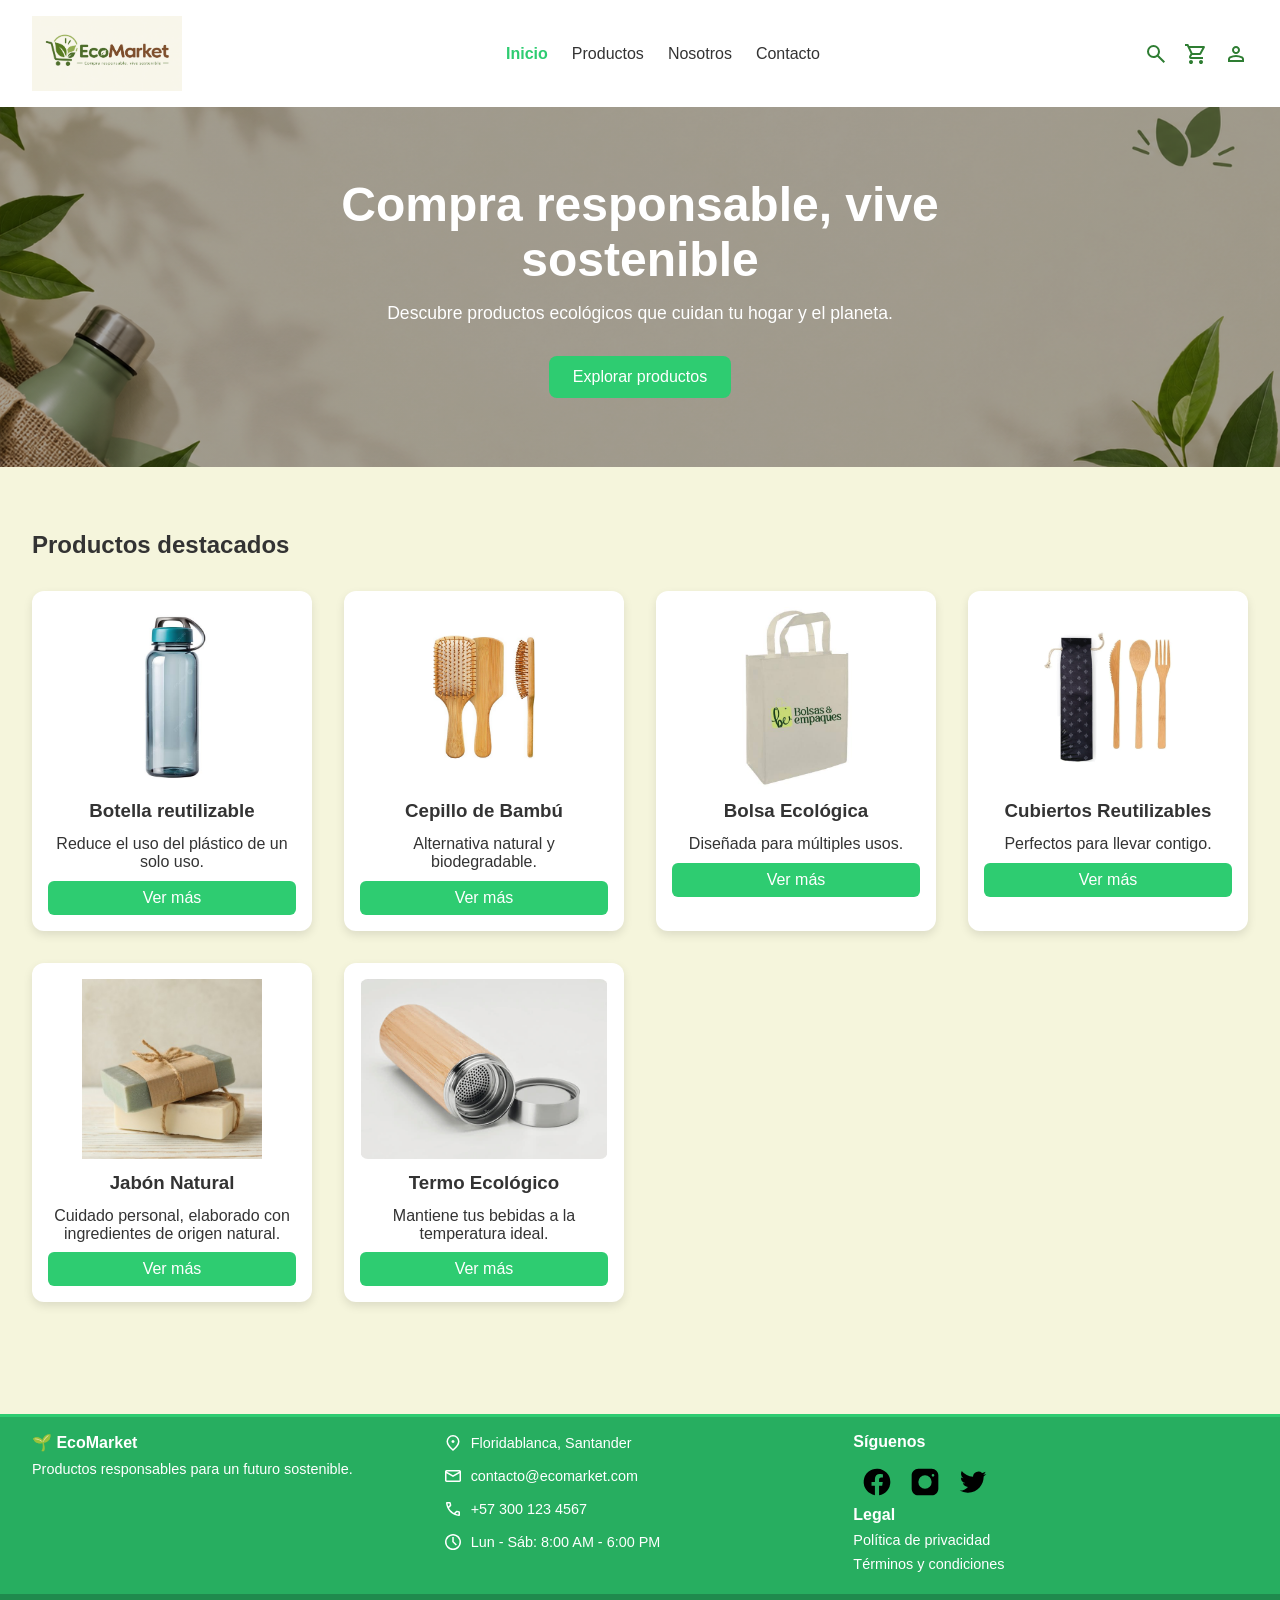
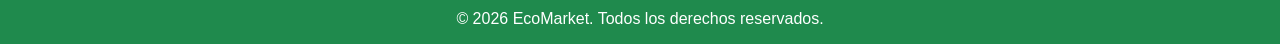
==== commit bc38a31c: "style: :lipstick: Ajuste de las filas de catalogo Se termino el CSS, se ajustaron los tamaños de las" ====
--- a/index.html
+++ b/index.html
@@ -144,17 +144,27 @@
 
         <div>
             <h3>Síguenos</h3>
-            <p>📘 Facebook</p>
-            <p>📸 Instagram</p>
-            <p>💼 LinkedIn</p>
+            <div class="social-links">
+                <a href="#" aria-label="Facebook">
+                    <img src="img/icons/footerfacebook.svg" alt="Facebook">
+                </a>
+
+                <a href="#" aria-label="Instagram">
+                    <img src="img/icons/footerinstagram.svg" alt="Instagram">
+                </a>
+
+                <a href="#" aria-label="Twitter">
+                    <img src="img/icons/x.svg" alt="Twitter">
+                </a>
+            </div>
+
+            <div>
+                <h3>Legal</h3>
+                <p><a href="views/contacto.html#legal">Política de privacidad</a></p>
+                <p><a href="views/contacto.html#terminos">Términos y condiciones</a></p>
+            </div>
         </div>
-
-        <div>
-            <h3>Legal</h3>
-            <p>Política de privacidad</p>
-            <p>Términos y condiciones</p>
-        </div>
-
+        
     </footer>
 
     <div class="footer-copy">
--- a/css/components.css
+++ b/css/components.css
@@ -40,6 +40,8 @@
 /* PRODUCTOS */
 
 .product-card{
+    display:flex;
+    flex-direction:column;
     background-color:var(--white);
     border-radius:12px;
     padding:1rem;
@@ -49,11 +51,21 @@
 
 .product-card img{
     width:100%;
-    height:250px;
-    object-fit:cover;
+    height:180px;
+    object-fit:contain;
     border-radius:8px;
 }
 
+.product-card h3{
+    min-height:48px;
+    display:flex;
+    align-items:center;
+    justify-content:center;
+}
+
+.buy-btn{
+    margin-top:auto;
+}
 /* SIDEBAR */
 
 .sidebar{
@@ -111,7 +123,7 @@
 
 .catalog-card img{
     width: 100%;
-    height:auto;
+    height:200px;
     object-fit: cover;
     border-radius: 8px;
 }
@@ -347,4 +359,43 @@
     width:100%;
     border-radius:12px;
     margin-bottom:2rem;
-}+}
+
+.social-links{
+    display:flex;
+    align-items:center;
+    gap:1rem;
+    padding: 0.5rem;
+}
+
+.social-links img{
+    width:32px;
+    height:32px;
+    transition:.3s;
+}
+
+.social-links a:hover img{
+    transform:translateY(-3px);
+}
+
+.legal-section{
+    padding:1rem 0;
+}
+
+.legal-section h2{
+    text-align:center;
+    margin-bottom:2rem;
+}
+
+.legal-card{
+    background-color:var(--white);
+    padding:1.5rem;
+    border-radius:12px;
+    margin-bottom:1.5rem;
+    box-shadow:0 2px 8px rgba(0,0,0,.1);
+}
+
+.legal-card h3{
+    color:var(--primary-color);
+    margin-bottom:.8rem;
+}
